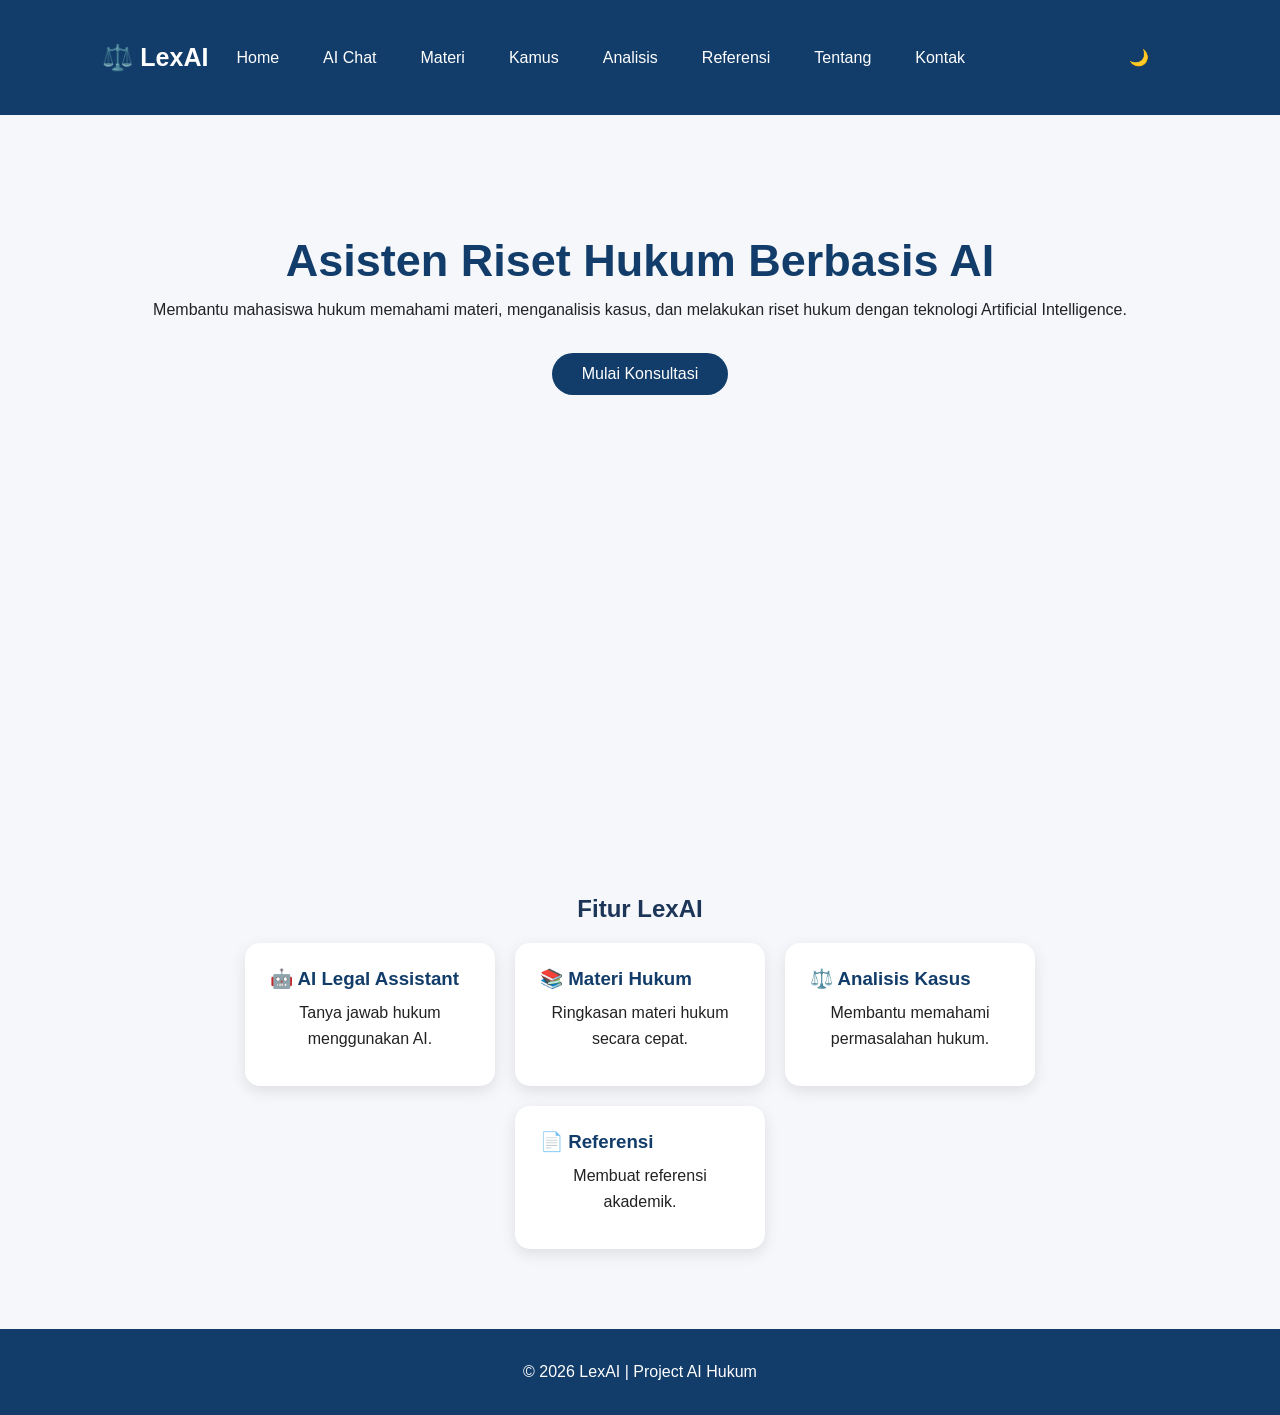
==== index.html @ 0ff587c2 "Add files via upload" ====
<!<!DOCTYPE html>
<html lang="id">

<head>
<meta charset="UTF-8">
<meta name="viewport" content="width=device-width, initial-scale=1.0">

<title>LexAI - Asisten Riset Hukum AI</title>

<link rel="stylesheet" href="style.css">

</head>

<button id="topBtn">
↑
</button>

<script src="script.js"></script>

</body>

<div class="loader">
    <div class="loading-text">
        ⚖️ LexAI
    </div>
</div>

<!-- Navbar -->

<nav class="navbar">

<div class="logo">
⚖️ LexAI
</div>


<ul>

<li><a href="#">Home</a></li>

<li><a href="pages/chat.html">AI Chat</a></li>

<li><a href="pages/materi.html">Materi</a></li>

<li><a href="pages/kamus.html">Kamus</a></li>

<li><a href="pages/analisis.html">Analisis</a></li>

<li><a href="pages/referensi.html">Referensi</a></li>

<li><a href="pages/tentang.html">Tentang</a></li>

<li><a href="pages/kontak.html">Kontak</a></li>

</ul>
<button id="darkMode">
🌙
</button>

</nav>



<!-- Hero Section -->


<section class="hero">


<h1>
Asisten Riset Hukum Berbasis AI
</h1>


<p>
Membantu mahasiswa hukum memahami materi,
menganalisis kasus, dan melakukan riset hukum
dengan teknologi Artificial Intelligence.
</p>


<button>
Mulai Konsultasi
</button>


</section>




<!-- Fitur -->


<section class="fitur">

<h2>
Fitur LexAI
</h2>


<div class="cards">


<div class="card">
<h3>🤖 AI Legal Assistant</h3>
<p>
Tanya jawab hukum menggunakan AI.
</p>
</div>



<div class="card">
<h3>📚 Materi Hukum</h3>
<p>
Ringkasan materi hukum secara cepat.
</p>
</div>



<div class="card">
<h3>⚖️ Analisis Kasus</h3>
<p>
Membantu memahami permasalahan hukum.
</p>
</div>



<div class="card">
<h3>📄 Referensi</h3>
<p>
Membuat referensi akademik.
</p>
</div>



</div>

</section>



<footer>

<p>
© 2026 LexAI | Project AI Hukum
</p>

</footer>


<script src="script.js"></script>

</body>

</html>
---- style.css ----
*{
    margin:0;
    padding:0;
    box-sizing:border-box;
    font-family:Arial, sans-serif;
}


body{
    background:#f5f7fb;
    color:#222;
}


h1{
    color:#123c69;
    text-align:center;
    margin-top:40px;
    font-size:40px;
}


h2{
    text-align:center;
    margin:20px;
    color:#1d3557;
}


p{
    text-align:center;
    line-height:1.6;
    padding:10px;
}


button{
    display:block;
    margin:20px auto;
    padding:12px 30px;
    border:none;
    border-radius:25px;
    background:#123c69;
    color:white;
    font-size:16px;
}


button:hover{
    background:#1d70b8;
}


ul{
    width:80%;
    margin:auto;
    background:white;
    padding:25px;
    border-radius:15px;
}


li{
    list-style:none;
    padding:12px;
    border-bottom:1px solid #ddd;
}


footer{
    margin-top:40px;
    background:#123c69;
    color:white;
    padding:20px;
}

.navbar{

display:flex;
justify-content:space-between;
align-items:center;
padding:20px 8%;
background:#123c69;
color:white;

}


.logo{

font-size:25px;
font-weight:bold;

}



.navbar ul{

display:flex;
gap:20px;
background:none;
padding:0;

}


.navbar li{

list-style:none;
border:none;

}


.navbar a{

color:white;
text-decoration:none;

}



.hero{

text-align:center;
padding:80px 10%;

}


.hero h1{

font-size:45px;

}



.cards{

display:flex;
justify-content:center;
gap:20px;
flex-wrap:wrap;

}



.card{

background:white;
width:250px;
padding:25px;
border-radius:15px;
box-shadow:0 5px 15px rgba(0,0,0,0.1);

}



.card h3{

color:#123c69;

}



.fitur{

padding:40px 10%;

}

.dark{

background:#121212;
color:white;

}


.dark .card{

background:#1e1e1e;
color:white;

}


.dark .card h3{

color:#5dade2;

}


.dark .navbar{

background:#000;

}


#darkMode{

width:45px;
height:35px;
padding:5px;
cursor:pointer;

}

.card{

transition:0.3s;

}


.card:hover{

transform:translateY(-10px);

}



.hero{

animation: muncul 1s ease;

}



@keyframes muncul{

from{

opacity:0;
transform:translateY(30px);

}

to{

opacity:1;
transform:translateY(0);

}

}

@media(max-width:768px){


.navbar{

flex-direction:column;
gap:15px;

}


.navbar ul{

flex-direction:column;
text-align:center;

}


.hero h1{

font-size:30px;

}


.cards{

flex-direction:column;
align-items:center;

}


.card{

width:90%;

}


}

textarea{

width:90%;
padding:15px;
border-radius:10px;
border:1px solid #ccc;
font-size:16px;
resize:none;

}

input{

width:90%;
padding:12px;
border-radius:10px;
border:1px solid #ccc;
font-size:16px;

}

.loader{

position:fixed;
top:0;
left:0;
width:100%;
height:100%;
background:#123c69;
display:flex;
justify-content:center;
align-items:center;
z-index:9999;
animation:hilang 2s forwards;

}


.loading-text{

color:white;
font-size:40px;
font-weight:bold;

}


@keyframes hilang{

0%{
opacity:1;
}

100%{

opacity:0;
visibility:hidden;

}

}

#topBtn{

position:fixed;
bottom:20px;
right:20px;

width:45px;
height:45px;

border:none;
border-radius:50%;

background:#123c69;
color:white;

font-size:25px;

cursor:pointer;

display:none;

}

.hero{

min-height:80vh;

}
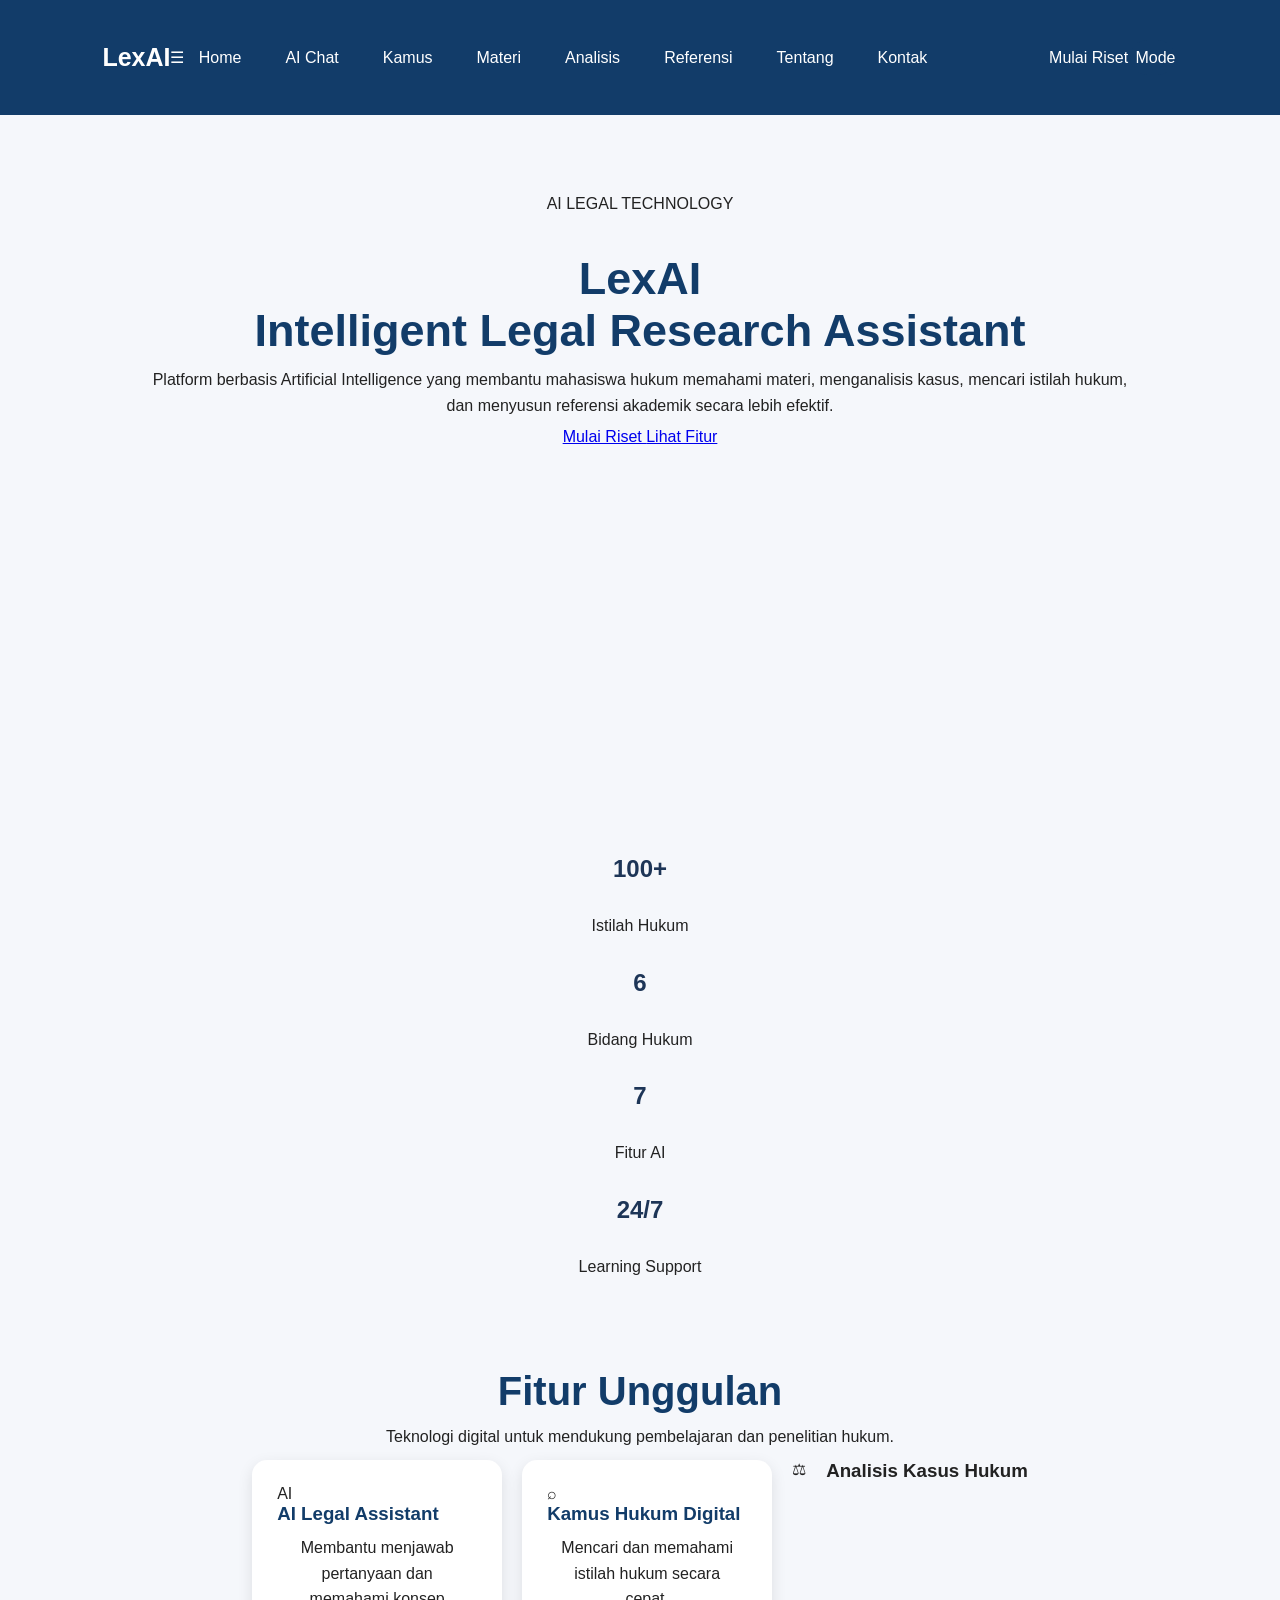
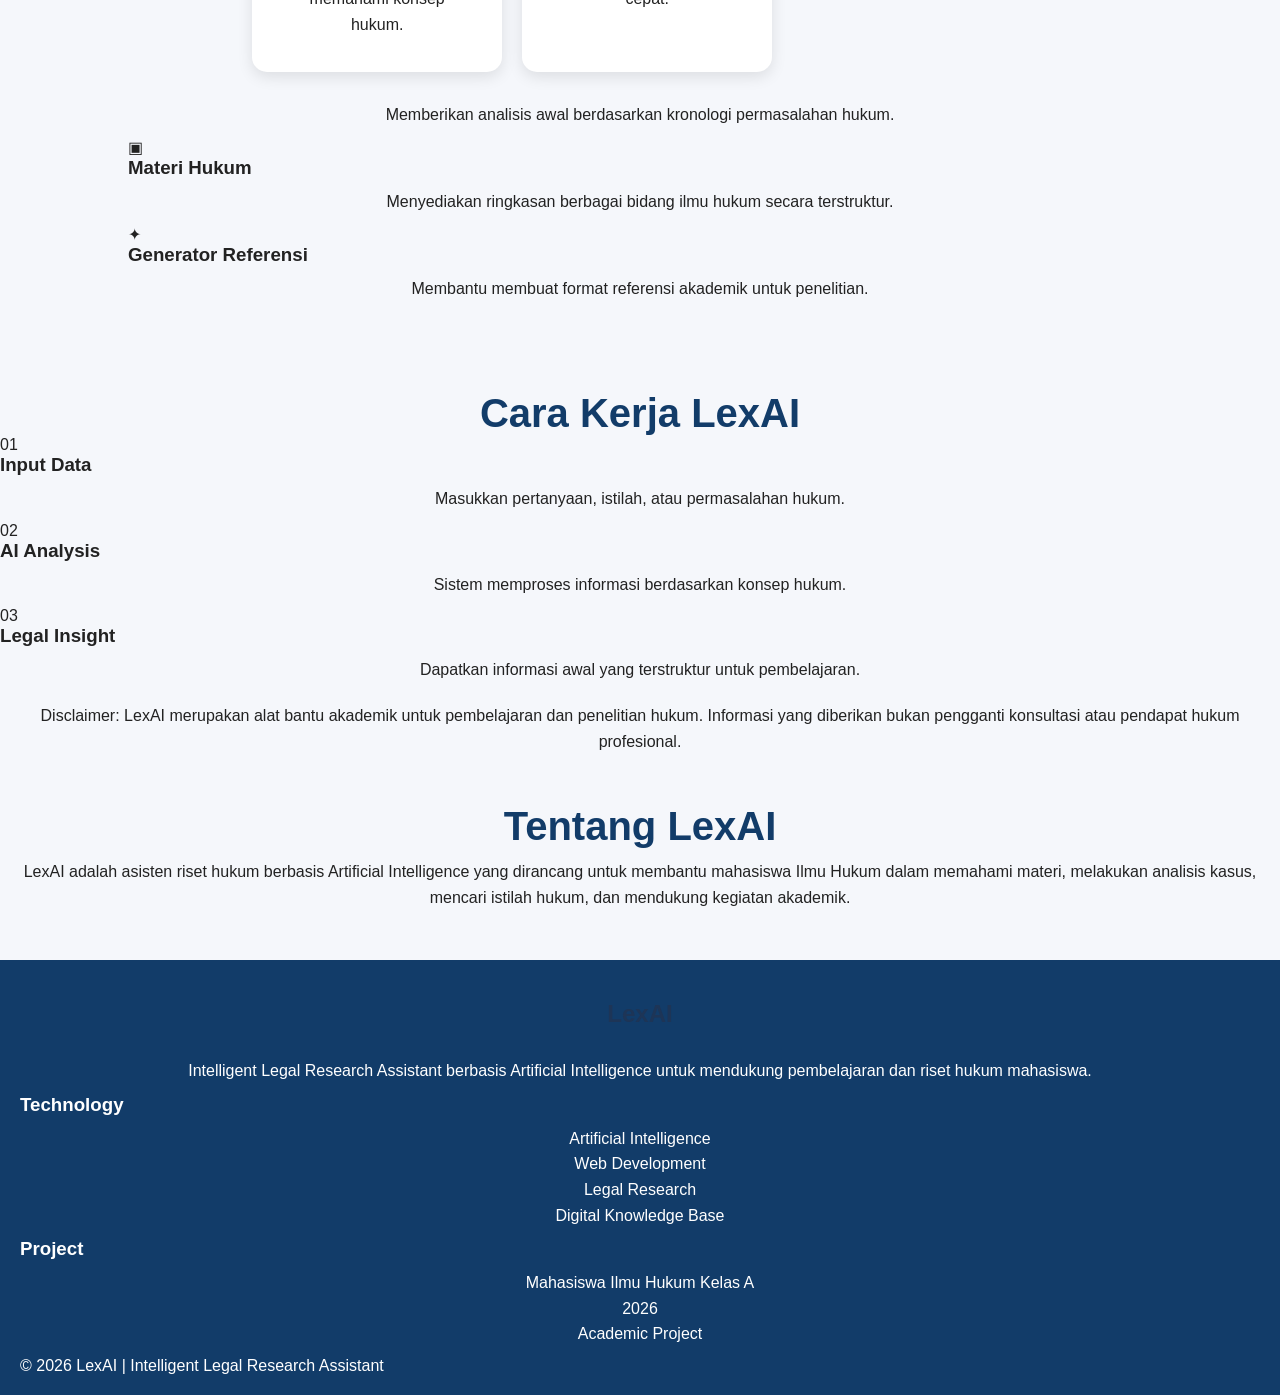
==== commit adbec89c: "Update index.html" ====
--- a/index.html
+++ b/index.html
@@ -1,87 +1,162 @@
-<!<!DOCTYPE html>
+ <!DOCTYPE html>
 <html lang="id">
 
 <head>
+
 <meta charset="UTF-8">
+
 <meta name="viewport" content="width=device-width, initial-scale=1.0">
 
-<title>LexAI - Asisten Riset Hukum AI</title>
+<title>LexAI | Intelligent Legal Research Assistant</title>
 
 <link rel="stylesheet" href="style.css">
 
+<link href="https://fonts.googleapis.com/css2?family=Poppins:wght@400;500;600;700&display=swap" rel="stylesheet">
+
 </head>
 
-<button id="topBtn">
-↑
-</button>
-
-<script src="script.js"></script>
-
-</body>
+
+<body>
+
 
 <div class="loader">
     <div class="loading-text">
-        ⚖️ LexAI
+        LexAI
     </div>
 </div>
 
-<!-- Navbar -->
+
+
+<button id="topBtn">
+    ↑
+</button>
+
+
+
+
 
 <nav class="navbar">
 
+
 <div class="logo">
-⚖️ LexAI
-</div>
-
-
-<ul>
-
-<li><a href="#">Home</a></li>
-
-<li><a href="pages/chat.html">AI Chat</a></li>
-
-<li><a href="pages/materi.html">Materi</a></li>
-
-<li><a href="pages/kamus.html">Kamus</a></li>
-
-<li><a href="pages/analisis.html">Analisis</a></li>
-
-<li><a href="pages/referensi.html">Referensi</a></li>
-
-<li><a href="pages/tentang.html">Tentang</a></li>
-
-<li><a href="pages/kontak.html">Kontak</a></li>
+    LexAI
+</div>
+
+
+
+<div class="menu-toggle" id="menuToggle">
+    ☰
+</div>
+
+
+
+<ul id="navMenu">
+
+<li>
+<a href="index.html">Home</a>
+</li>
+
+<li>
+<a href="pages/chat.html">AI Chat</a>
+</li>
+
+<li>
+<a href="pages/kamus.html">Kamus</a>
+</li>
+
+<li>
+<a href="pages/materi.html">Materi</a>
+</li>
+
+<li>
+<a href="pages/analisis.html">Analisis</a>
+</li>
+
+<li>
+<a href="pages/referensi.html">Referensi</a>
+</li>
+
+<li>
+<a href="pages/tentang.html">Tentang</a>
+</li>
+
+<li>
+<a href="pages/kontak.html">Kontak</a>
+</li>
 
 </ul>
+
+
+
+<a href="pages/chat.html" class="nav-btn">
+Mulai Riset
+</a>
+
+
+
 <button id="darkMode">
-🌙
+Mode
 </button>
 
+
 </nav>
 
 
 
-<!-- Hero Section -->
+
+
 
 
 <section class="hero">
 
 
+<div class="container hero-content">
+
+
+<span class="badge">
+AI LEGAL TECHNOLOGY
+</span>
+
+
+
 <h1>
-Asisten Riset Hukum Berbasis AI
+
+LexAI
+
+<br>
+
+Intelligent Legal Research Assistant
+
 </h1>
 
 
-<p>
-Membantu mahasiswa hukum memahami materi,
-menganalisis kasus, dan melakukan riset hukum
-dengan teknologi Artificial Intelligence.
-</p>
-
-
-<button>
-Mulai Konsultasi
-</button>
+
+<p>
+
+Platform berbasis Artificial Intelligence yang membantu mahasiswa hukum memahami materi, menganalisis kasus, mencari istilah hukum, dan menyusun referensi akademik secara lebih efektif.
+
+</p>
+
+
+
+<div class="hero-buttons">
+
+
+<a href="pages/chat.html" class="btn">
+Mulai Riset
+</a>
+
+
+
+<a href="#fitur" class="btn secondary">
+Lihat Fitur
+</a>
+
+
+</div>
+
+
+</div>
 
 
 </section>
@@ -89,72 +164,397 @@
 
 
 
-<!-- Fitur -->
-
-
-<section class="fitur">
+
+
+
+<section class="stats container">
+
+
+<div class="stat-card">
 
 <h2>
-Fitur LexAI
+100+
 </h2>
 
+<p>
+Istilah Hukum
+</p>
+
+</div>
+
+
+
+
+<div class="stat-card">
+
+<h2>
+6
+</h2>
+
+<p>
+Bidang Hukum
+</p>
+
+</div>
+
+
+
+
+<div class="stat-card">
+
+<h2>
+7
+</h2>
+
+<p>
+Fitur AI
+</p>
+
+</div>
+
+
+
+
+<div class="stat-card">
+
+<h2>
+24/7
+</h2>
+
+<p>
+Learning Support
+</p>
+
+</div>
+
+
+</section>
+
+
+<section class="fitur container" id="fitur">
+
+
+<h1>
+Fitur Unggulan
+</h1>
+
+
+<p>
+Teknologi digital untuk mendukung pembelajaran dan penelitian hukum.
+</p>
+
+
 
 <div class="cards">
 
 
-<div class="card">
-<h3>🤖 AI Legal Assistant</h3>
-<p>
-Tanya jawab hukum menggunakan AI.
-</p>
-</div>
-
-
-
-<div class="card">
-<h3>📚 Materi Hukum</h3>
-<p>
-Ringkasan materi hukum secara cepat.
-</p>
-</div>
-
-
-
-<div class="card">
-<h3>⚖️ Analisis Kasus</h3>
-<p>
-Membantu memahami permasalahan hukum.
-</p>
-</div>
-
-
-
-<div class="card">
-<h3>📄 Referensi</h3>
-<p>
-Membuat referensi akademik.
-</p>
-</div>
-
-
-
-</div>
+<div class="card feature-card">
+
+<div class="feature-icon">
+AI
+</div>
+
+<h3>
+AI Legal Assistant
+</h3>
+
+<p>
+Membantu menjawab pertanyaan dan memahami konsep hukum.
+</p>
+
+</div>
+
+
+
+<div class="card feature-card">
+
+<div class="feature-icon">
+⌕
+</div>
+
+<h3>
+Kamus Hukum Digital
+</h3>
+
+<p>
+Mencari dan memahami istilah hukum secara cepat.
+</p>
+
+</div>
+
+
+
+<div class="feature-icon">
+⚖
+</div>
+
+<h3>
+Analisis Kasus Hukum
+</h3>
+
+<p>
+Memberikan analisis awal berdasarkan kronologi permasalahan hukum.
+</p>
+
+</div>
+
+
+
+<div class="feature-icon">
+▣
+</div>
+
+<h3>
+Materi Hukum
+</h3>
+
+<p>
+Menyediakan ringkasan berbagai bidang ilmu hukum secara terstruktur.
+</p>
+
+</div>
+
+
+
+<div class="feature-icon">
+✦
+</div>
+
+<h3>
+Generator Referensi
+</h3>
+
+<p>
+Membantu membuat format referensi akademik untuk penelitian.
+</p>
+
+</div>
+
+
+</div>
+
 
 </section>
 
 
 
-<footer>
-
-<p>
-© 2026 LexAI | Project AI Hukum
-</p>
+
+
+
+
+<section class="workflow container">
+
+
+<h1>
+Cara Kerja LexAI
+</h1>
+
+
+
+
+<div class="steps">
+
+
+<div class="step-card">
+
+
+<span>
+01
+</span>
+
+
+<h3>
+Input Data
+</h3>
+
+
+<p>
+Masukkan pertanyaan, istilah, atau permasalahan hukum.
+</p>
+
+
+</div>
+
+
+
+
+
+<div class="step-card">
+
+
+<span>
+02
+</span>
+
+
+<h3>
+AI Analysis
+</h3>
+
+
+<p>
+Sistem memproses informasi berdasarkan konsep hukum.
+</p>
+
+
+</div>
+
+
+
+
+
+<div class="step-card">
+
+
+<span>
+03
+</span>
+
+
+<h3>
+Legal Insight
+</h3>
+
+
+<p>
+Dapatkan informasi awal yang terstruktur untuk pembelajaran.
+</p>
+
+
+</div>
+
+
+
+</div>
+
+
+</section>
+
+
+
+
+
+
+
+<section class="disclaimer">
+
+
+<p>
+
+Disclaimer: LexAI merupakan alat bantu akademik untuk pembelajaran dan penelitian hukum. Informasi yang diberikan bukan pengganti konsultasi atau pendapat hukum profesional.
+
+</p>
+
+
+</section>
+
+
+
+
+
+
+
+<section class="about container">
+
+
+<h1>
+Tentang LexAI
+</h1>
+
+
+<p>
+
+LexAI adalah asisten riset hukum berbasis Artificial Intelligence yang dirancang untuk membantu mahasiswa Ilmu Hukum dalam memahami materi, melakukan analisis kasus, mencari istilah hukum, dan mendukung kegiatan akademik.
+
+</p>
+
+
+</section>
+
+
+
+
+
+
+
+<footer class="footer">
+
+
+<div class="footer-content">
+
+
+<div>
+
+<h2>
+LexAI
+</h2>
+
+<p>
+Intelligent Legal Research Assistant berbasis Artificial Intelligence untuk mendukung pembelajaran dan riset hukum mahasiswa.
+</p>
+
+</div>
+
+
+
+<div>
+
+<h3>
+Technology
+</h3>
+
+<p>
+Artificial Intelligence
+<br>
+Web Development
+<br>
+Legal Research
+<br>
+Digital Knowledge Base
+</p>
+
+</div>
+
+
+
+<div>
+
+<h3>
+Project
+</h3>
+
+<p>
+Mahasiswa Ilmu Hukum Kelas A
+<br>
+2026
+<br>
+Academic Project
+</p>
+
+</div>
+
+
+
+</div>
+
+
+
+<div class="footer-bottom">
+
+© 2026 LexAI | Intelligent Legal Research Assistant
+
+</div>
+
 
 </footer>
 
 
+
+
+
 <script src="script.js"></script>
 
+
 </body>
 
 </html>
